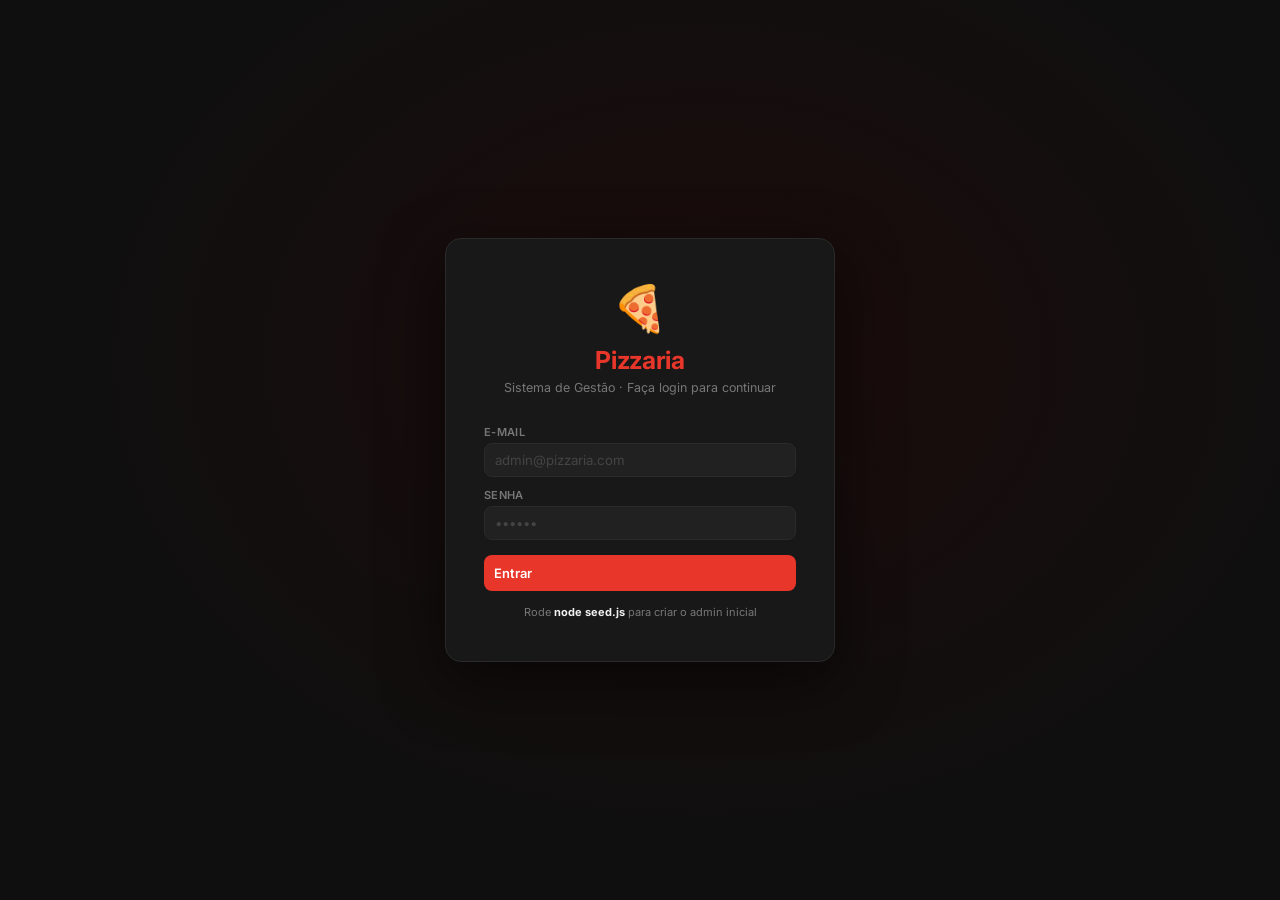
==== index.html @ 199f20fa "first commit" ====
<!DOCTYPE html>
<html lang="pt-BR">
<head>
  <meta charset="UTF-8"/>
  <meta name="viewport" content="width=device-width, initial-scale=1.0"/>
  <title>🍕 Pizzaria</title>
  <link rel="preconnect" href="https://fonts.googleapis.com">
  <link href="https://fonts.googleapis.com/css2?family=Inter:wght@400;500;600;700&display=swap" rel="stylesheet">
  <link rel="stylesheet" href="style.css">
</head>
<body>

<div id="tela-login">
  <div class="login-box">
    <div class="login-logo">
      <span class="em">🍕</span>
      <h1>Pizzaria</h1>
      <p>Sistema de Gestão · Faça login para continuar</p>
    </div>
    <div class="login-erro" id="login-erro"></div>
    <div class="fg">
      <label>E-mail</label>
      <input id="l-email" type="email" placeholder="admin@pizzaria.com"
        onkeydown="if(event.key==='Enter') fazerLogin()">
    </div>
    <div class="fg">
      <label>Senha</label>
      <input id="l-senha" type="password" placeholder="••••••"
        onkeydown="if(event.key==='Enter') fazerLogin()">
    </div>
    <button class="btn btn-red" id="btn-login"
      style="width:100%;padding:10px;margin-top:4px"
      onclick="fazerLogin()">
      Entrar
    </button>
    <p style="text-align:center;font-size:.69rem;color:var(--muted);margin-top:14px">
      Rode <strong style="color:var(--text)">node seed.js</strong> para criar o admin inicial
    </p>
  </div>
</div>

<div id="app">
  <aside id="sidebar">
    <div class="sb-logo">
      <h1>🍕 Pizzaria</h1>
      <div class="sb-user">
        <span class="tag" id="sb-perfil">—</span>
        <span id="sb-nome">—</span>
      </div>
    </div>
    <nav class="sb-nav">
      <div class="sb-group">Geral</div>
      <button class="nav-btn ativo" onclick="ir('dashboard',this)">
        <span class="ic">📊</span><span>Dashboard</span>
      </button>
      <button class="nav-btn" onclick="ir('pedidos',this)">
        <span class="ic">📋</span><span>Pedidos</span>
      </button>
      <div class="sb-group">Cadastros</div>
      <button class="nav-btn" onclick="ir('pizzas',this)">
        <span class="ic">🍕</span><span id="nav-pizzas-label">Pizzas</span>
      </button>
      <button class="nav-btn" onclick="ir('clientes',this)">
        <span class="ic">👥</span><span>Clientes</span>
      </button>
      <div class="sb-group" id="menu-usuarios" style="display:none">Sistema</div>
      <button class="nav-btn" id="btn-usuarios" onclick="ir('usuarios',this)"
        style="display:none">
        <span class="ic">🔐</span><span>Usuários</span>
      </button>
      <div class="sb-group" id="sb-group-garcom" style="display:none">Mesas</div>
      <button class="nav-btn" id="btn-nav-mesas" onclick="ir('mesas',this)"
        style="display:none">
        <span class="ic">🪑</span><span>Minhas Mesas</span>
      </button>
    </nav>
    <div class="sb-footer">
      <span>v2.0</span>
      <button class="btn-logout" onclick="sair()">Sair</button>
    </div>
  </aside>

  <div id="conteudo">
    <section id="pg-dashboard" class="secao ativa">
      <div class="pg-header">
        <div>
          <h2>Dashboard</h2>
          <p id="dash-sub">Resumo do sistema</p>
        </div>
        <button class="btn btn-ghost btn-sm" onclick="carregarDashboard()">↻ Atualizar</button>
      </div>
      <div class="pg-body">
        <div class="stats-grid">
          <div class="stat cr">
            <span class="ico">📋</span>
            <div class="lbl">Pedidos</div>
            <div class="val" id="s-ped">—</div>
            <div class="sub" id="s-ped-sub">carregando</div>
          </div>
          <div class="stat co" id="stat-fat">
            <span class="ico">💰</span>
            <div class="lbl">Faturamento</div>
            <div class="val" id="s-fat">—</div>
            <div class="sub">total geral</div>
          </div>
          <div class="stat cg" id="stat-cli">
            <span class="ico">👥</span>
            <div class="lbl">Clientes</div>
            <div class="val" id="s-cli">—</div>
            <div class="sub">cadastrados</div>
          </div>
          <div class="stat cb">
            <span class="ico">🍕</span>
            <div class="lbl">Pizzas</div>
            <div class="val" id="s-piz">—</div>
            <div class="sub">no cardápio</div>
          </div>
          <div class="stat cp">
            <span class="ico">🛵</span>
            <div class="lbl">Em entrega</div>
            <div class="val" id="s-ent">—</div>
            <div class="sub">saíram agora</div>
          </div>
        </div>
        <div class="dash-grid">
          <div class="card">
            <div class="card-head">
              <h3>Pedidos Recentes</h3>
              <button class="btn btn-red btn-sm"
                onclick="ir('pedidos', document.querySelector('[onclick*=pedidos]'))">
                + Novo
              </button>
            </div>
            <div class="card-body" id="dash-pedidos">
              <div class="spin-wrap"><div class="spin"></div> Carregando...</div>
            </div>
          </div>
          <div class="card">
            <div class="card-head"><h3>Cardápio Ativo</h3></div>
            <div class="card-body" id="dash-cardapio">
              <div class="spin-wrap"><div class="spin"></div> Carregando...</div>
            </div>
          </div>
        </div>
      </div>
    </section>

    <section id="pg-pedidos" class="secao">
      <div class="pg-header">
        <div><h2>Pedidos</h2><p>Acompanhe e gerencie os pedidos</p></div>
        <button class="btn btn-red" onclick="abrirPedido()">+ Novo Pedido</button>
      </div>
      <div class="pg-body">
        <div class="card">
          <div class="card-body tbl-wrap" id="tbl-pedidos">
            <div class="spin-wrap"><div class="spin"></div> Carregando...</div>
          </div>
        </div>
      </div>
    </section>

    <section id="pg-pizzas" class="secao">
      <div class="pg-header">
        <div>
          <h2 id="pg-pizzas-titulo">Pizzas</h2>
          <p id="pg-pizzas-sub">Gerencie o cardápio</p>
        </div>
        <button class="btn btn-red" id="btn-nova-pizza" onclick="abrirPizza()">+ Nova Pizza</button>
      </div>
      <div class="pg-body">
        <div class="card">
          <div class="card-body tbl-wrap" id="tbl-pizzas">
            <div class="spin-wrap"><div class="spin"></div> Carregando...</div>
          </div>
        </div>
      </div>
    </section>

    <section id="pg-clientes" class="secao">
      <div class="pg-header">
        <div><h2>Clientes</h2><p>Cadastre e busque clientes</p></div>
        <button class="btn btn-red" onclick="abrirCliente()">+ Novo Cliente</button>
      </div>
      <div class="pg-body">
        <div style="margin-bottom:12px">
          <input id="busca-cli" placeholder="🔍  Buscar por nome..."
            style="max-width:270px" oninput="buscarCli(this.value)">
        </div>
        <div class="card">
          <div class="card-body tbl-wrap" id="tbl-clientes">
            <div class="spin-wrap"><div class="spin"></div> Carregando...</div>
          </div>
        </div>
      </div>
    </section>

    <section id="pg-usuarios" class="secao">
      <div class="pg-header">
        <div><h2>Usuários</h2><p>Atendentes e administradores</p></div>
        <button class="btn btn-ghost" onclick="abrirUsuario()">+ Novo Usuário</button>
      </div>
      <div class="pg-body">
        <div class="card">
          <div class="card-body tbl-wrap" id="tbl-usuarios">
            <div class="spin-wrap"><div class="spin"></div> Carregando...</div>
          </div>
        </div>
      </div>
    </section>

    <section id="pg-mesas" class="secao">
      <div class="pg-header">
        <div>
          <h2>Mesas</h2>
          <p id="mesas-sub">Seus pedidos ativos</p>
        </div>
        <button class="btn btn-red" onclick="abrirPedidoMesa()">+ Novo Pedido</button>
      </div>
      <div class="pg-body">
        <div class="stats-grid" style="margin-bottom:18px">
          <div class="stat cr">
            <span class="ico">📋</span>
            <div class="lbl">Meus Pedidos</div>
            <div class="val" id="g-ped">—</div>
            <div class="sub" id="g-ped-sub">hoje</div>
          </div>
          <div class="stat cg">
            <span class="ico">🪑</span>
            <div class="lbl">Mesas Ativas</div>
            <div class="val" id="g-mesas">—</div>
            <div class="sub">com pedido aberto</div>
          </div>
          <div class="stat cb">
            <span class="ico">👨‍🍳</span>
            <div class="lbl">Em Preparo</div>
            <div class="val" id="g-preparo">—</div>
            <div class="sub">sendo preparados</div>
          </div>
          <div class="stat cp">
            <span class="ico">🛵</span>
            <div class="lbl">Prontos</div>
            <div class="val" id="g-prontos">—</div>
            <div class="sub">aguardando retirada</div>
          </div>
        </div>
        <div style="display:flex;align-items:center;gap:8px;margin-bottom:14px;flex-wrap:wrap">
          <span style="font-size:.75rem;color:var(--muted);font-weight:600;text-transform:uppercase;letter-spacing:.4px">Mesa:</span>
          <div style="display:flex;gap:5px;flex-wrap:wrap" id="mesa-botoes"></div>
          <button class="btn btn-ghost btn-sm" onclick="carregarMesas(null)">Todas</button>
        </div>
        <div id="grid-mesas" style="display: grid; grid-template-columns: repeat(auto-fill, minmax(280px, 1fr)); gap: 14px;">
          <div class="spin-wrap"><div class="spin"></div> Carregando...</div>
        </div>
      </div>
    </section>
  </div>
</div>

<div id="m-pizza" class="modal-bg">
  <div class="modal">
    <h3 id="m-pizza-t">Nova Pizza</h3>
    <input type="hidden" id="p-id">
    <div class="fr2">
      <div class="fg"><label>Nome *</label><input id="p-nome" placeholder="Ex: Calabresa"></div>
      <div class="fg"><label>Categoria</label>
        <select id="p-cat">
          <option value="tradicional">Tradicional</option>
          <option value="especial">Especial</option>
          <option value="premium">Premium</option>
          <option value="doce">Doce</option>
        </select>
      </div>
    </div>
    <div class="fg"><label>Ingredientes *</label><input id="p-ing" placeholder="Calabresa, cebola, mussarela..."></div>
    <div class="fg"><label>Descrição</label><input id="p-desc" placeholder="Breve descrição..."></div>
    <div class="fr3">
      <div class="fg"><label>Preço P (R$)</label><input id="p-pp" type="number" step="0.01" min="0" placeholder="35,00"></div>
      <div class="fg"><label>Preço M (R$)</label><input id="p-pm" type="number" step="0.01" min="0" placeholder="45,00"></div>
      <div class="fg"><label>Preço G (R$)</label><input id="p-pg" type="number" step="0.01" min="0" placeholder="55,00"></div>
    </div>
    <div class="fg"><label>Disponível</label>
      <select id="p-disp">
        <option value="true">✅ Sim</option>
        <option value="false">❌ Não</option>
      </select>
    </div>
    <div class="modal-foot">
      <button class="btn btn-ghost" onclick="fechar('m-pizza')">Cancelar</button>
      <button class="btn btn-red"   onclick="salvarPizza()">Salvar</button>
    </div>
  </div>
</div>

<div id="m-cliente" class="modal-bg">
  <div class="modal">
    <h3 id="m-cli-t">Novo Cliente</h3>
    <input type="hidden" id="c-id">
    <div class="fr2">
      <div class="fg"><label>Nome *</label><input id="c-nome" placeholder="João da Silva"></div>
      <div class="fg"><label>Telefone *</label><input id="c-tel" placeholder="(11) 99999-9999"></div>
    </div>
    <div class="fr2">
      <div class="fg"><label>Rua</label><input id="c-rua" placeholder="Rua das Flores"></div>
      <div class="fg"><label>Número</label><input id="c-num" placeholder="123"></div>
    </div>
    <div class="fr3">
      <div class="fg"><label>Bairro</label><input id="c-bairro" placeholder="Centro"></div>
      <div class="fg"><label>Cidade</label><input id="c-cidade" placeholder="São Paulo"></div>
      <div class="fg"><label>CEP</label><input id="c-cep" placeholder="00000-000"></div>
    </div>
    <div class="fg"><label>Complemento</label><input id="c-comp" placeholder="Apto 12, Bloco B"></div>
    <div class="fg"><label>Observações</label><input id="c-obs" placeholder="Alergia, preferências..."></div>
    <div class="modal-foot">
      <button class="btn btn-ghost" onclick="fechar('m-cliente')">Cancelar</button>
      <button class="btn btn-red"   onclick="salvarCliente()">Salvar</button>
    </div>
  </div>
</div>

<div id="m-pedido" class="modal-bg">
  <div class="modal lg">
    <h3>Novo Pedido</h3>
    <div class="fg"><label>Cliente *</label><select id="ped-cli"></select></div>
    <div class="div"></div>
    <div style="display:flex;justify-content:space-between;align-items:center;margin-bottom:7px">
      <label style="margin-bottom:0;font-size:.68rem;color:var(--muted);text-transform:uppercase;letter-spacing:.3px">Itens do Pedido</label>
      <button class="btn btn-ghost btn-sm" onclick="addItem()">+ Pizza</button>
    </div>
    <div style="display:grid;grid-template-columns:1fr 68px 58px 68px 30px;gap:6px;font-size:.65rem;color:var(--muted);text-transform:uppercase;letter-spacing:.4px;margin-bottom:4px;padding:0 1px">
      <span>Pizza</span><span>Tam.</span><span>Qtd</span><span>Subtotal</span><span></span>
    </div>
    <div id="itens-lista"></div>
    <div class="total-box">
      <div class="row"><span>Subtotal</span><span id="ped-sub">R$ 0,00</span></div>
      <div class="row"><span>Taxa de Entrega (R$)</span><input id="ped-taxa" type="number" min="0" step="0.5" value="0" style="width:72px;text-align:right;padding:3px 6px" oninput="recalc()"></div>
      <div class="row tot"><span>TOTAL</span><span id="ped-tot">R$ 0,00</span></div>
    </div>
    <div class="fr2">
      <div class="fg"><label>Forma de Pagamento *</label><select id="ped-pag" onchange="toggleTroco()"><option value="pix">PIX</option><option value="cartao_credito">Cartão de Crédito</option><option value="cartao_debito">Cartão de Débito</option><option value="dinheiro">Dinheiro</option></select></div>
      <div class="fg" id="wrap-troco" style="display:none"><label>Troco para (R$)</label><input id="ped-troco" type="number" min="0" step="1" placeholder="Ex: 100"></div>
    </div>
    <div class="fg"><label>Observações</label><textarea id="ped-obs" rows="2" placeholder="Sem cebola, massa fina..."></textarea></div>
    <div class="modal-foot">
      <button class="btn btn-ghost" onclick="fechar('m-pedido')">Cancelar</button>
      <button class="btn btn-red"   onclick="salvarPedido()">Confirmar Pedido</button>
    </div>
  </div>
</div>

<div id="m-status" class="modal-bg">
  <div class="modal" style="max-width:330px">
    <h3>Atualizar Status</h3>
    <input type="hidden" id="st-id">
    <div class="fg"><label>Novo Status</label>
      <select id="st-val">
        <option value="recebido">📥 Recebido</option>
        <option value="em_preparo">👨‍🍳 Em Preparo</option>
        <option value="saiu_entrega">🛵 Saiu para Entrega</option>
        <option value="entregue">✅ Entregue</option>
        <option value="cancelado">❌ Cancelado</option>
      </select>
    </div>
    <div class="modal-foot">
      <button class="btn btn-ghost" onclick="fechar('m-status')">Cancelar</button>
      <button class="btn btn-blue"  onclick="salvarStatus()">Atualizar</button>
    </div>
  </div>
</div>

<div id="m-usuario" class="modal-bg">
  <div class="modal">
    <h3>Novo Usuário</h3>
    <div class="fr2">
      <div class="fg"><label>Nome *</label><input id="u-nome" placeholder="Nome completo"></div>
      <div class="fg"><label>Perfil</label><select id="u-perfil"><option value="Atendente">Atendente</option><option value="Garcom">Garçom</option><option value="Administrador">Administrador</option></select></div>
    </div>
    <div class="fg"><label>E-mail *</label><input id="u-email" type="email" placeholder="usuario@pizzaria.com"></div>
    <div class="fg"><label>Senha *</label><input id="u-senha" type="password" placeholder="Mínimo 6 caracteres"></div>
    <div class="modal-foot">
      <button class="btn btn-ghost" onclick="fechar('m-usuario')">Cancelar</button>
      <button class="btn btn-ghost" onclick="salvarUsuario()">Criar</button>
    </div>
  </div>
</div>

<div id="m-pedido-mesa" class="modal-bg">
  <div class="modal lg">
    <h3>Pedido de Mesa</h3>
    <div class="fr2">
      <div class="fg"><label>Mesa *</label><select id="pm-mesa"><option value="">— Selecione a mesa —</option><option value="1">Mesa 1</option><option value="2">Mesa 2</option><option value="3">Mesa 3</option><option value="4">Mesa 4</option><option value="5">Mesa 5</option><option value="6">Mesa 6</option><option value="7">Mesa 7</option><option value="8">Mesa 8</option><option value="9">Mesa 9</option><option value="10">Mesa 10</option></select></div>
      <div class="fg"><label>Cliente (opcional)</label><select id="pm-cli"><option value="">— Sem cadastro —</option></select></div>
    </div>
    <div class="div"></div>
    <div style="display:flex;justify-content:space-between;align-items:center;margin-bottom:7px">
      <label style="margin-bottom:0;font-size:.68rem;color:var(--muted);text-transform:uppercase;letter-spacing:.3px">Itens do Pedido</label>
      <button class="btn btn-ghost btn-sm" onclick="addItemMesa()">+ Pizza</button>
    </div>
    <div style="display:grid;grid-template-columns:1fr 68px 58px 68px 30px;gap:6px;font-size:.65rem;color:var(--muted);text-transform:uppercase;letter-spacing:.4px;margin-bottom:4px;padding:0 1px">
      <span>Pizza</span><span>Tam.</span><span>Qtd</span><span>Subtotal</span><span></span>
    </div>
    <div id="itens-mesa-lista"></div>
    <div class="total-box">
      <div class="row"><span>Subtotal</span><span id="pm-sub">R$ 0,00</span></div>
      <div class="row tot"><span>TOTAL DA MESA</span><span id="pm-tot">R$ 0,00</span></div>
    </div>
    <div class="fg"><label>Observações</label><textarea id="pm-obs" rows="2" placeholder="Sem cebola, bem passado..."></textarea></div>
    <div class="modal-foot">
      <button class="btn btn-ghost" onclick="fechar('m-pedido-mesa')">Cancelar</button>
      <button class="btn btn-red"   onclick="salvarPedidoMesa()">Confirmar Pedido</button>
    </div>
  </div>
</div>

<div id="m-fechar-mesa" class="modal-bg">
  <div class="modal" style="max-width:440px">
    <h3 id="fm-titulo">Fechar Mesa</h3>
    <div id="fm-resumo" style="margin-bottom:12px"></div>
    <div class="total-box"><div class="row"><span>Total consumido</span><span id="fm-total">R$ 0,00</span></div></div>
    <div class="fg"><label>Forma de Pagamento</label><select id="fm-pag"><option value="pix">PIX</option><option value="cartao_credito">Cartão de Crédito</option><option value="cartao_debito">Cartão de Débito</option><option value="dinheiro">Dinheiro</option></select></div>
    <div class="modal-foot">
      <button class="btn btn-ghost" onclick="fechar('m-fechar-mesa')">Cancelar</button>
      <button class="btn btn-green" onclick="confirmarFechamento()">✅ Fechar Mesa</button>
    </div>
  </div>
</div>

<div id="toast"></div>
<script src="script.js"></script>
</body>
</html>
---- style.css ----
:root {
  --bg:      #0f0f0f;
  --surf:    #181818;
  --surf2:   #212121;
  --border:  #2a2a2a;
  --red:     #e8372a;
  --red-dk:  #c02d22;
  --gold:    #f5c842;
  --green:   #29c76f;
  --blue:    #3b82f6;
  --purple:  #8b5cf6;
  --orange:  #ff7d3b;
  --text:    #f0f0f0;
  --muted:   #777;
  --r:       10px;
}

*, *::before, *::after { box-sizing: border-box; margin: 0; padding: 0; }

body {
  font-family: 'Inter', sans-serif;
  background: var(--bg);
  color: var(--text);
  min-height: 100vh;
  font-size: 14px;
}

#tela-login {
  display: flex;
  align-items: center;
  justify-content: center;
  min-height: 100vh;
  background: radial-gradient(ellipse at 55% 40%, #1c0b0b 0%, var(--bg) 65%);
}

.login-box {
  background: var(--surf);
  border: 1px solid var(--border);
  border-radius: 16px;
  padding: 42px 38px;
  width: 100%;
  max-width: 390px;
  box-shadow: 0 20px 60px rgba(0,0,0,.55);
}

.login-logo {
  text-align: center;
  margin-bottom: 30px;
}

.login-logo .em {
  font-size: 2.8rem;
  display: block;
  margin-bottom: 10px;
}

.login-logo h1 {
  font-family: 'Inter', sans-serif;
  font-size: 1.55rem;
  font-weight: 700;
  letter-spacing: -0.3px;
  color: var(--red);
}

.login-logo p {
  font-size: 0.78rem;
  color: var(--muted);
  margin-top: 5px;
}

.login-erro {
  background: rgba(232,55,42,.13);
  border: 1px solid rgba(232,55,42,.3);
  color: #ff7e70;
  padding: 9px 13px;
  border-radius: 8px;
  font-size: 0.8rem;
  margin-bottom: 14px;
  display: none;
}

#app { display: none; min-height: 100vh; }

body.logado #tela-login { display: none; }
body.logado #app        { display: flex; }

#sidebar {
  width: 220px;
  min-height: 100vh;
  background: var(--surf);
  border-right: 1px solid var(--border);
  display: flex;
  flex-direction: column;
  position: fixed;
  top: 0; left: 0; bottom: 0;
  z-index: 50;
}

.sb-logo {
  padding: 20px 18px;
  border-bottom: 1px solid var(--border);
}

.sb-logo h1 {
  font-family: 'Inter', sans-serif;
  font-size: 1rem;
  font-weight: 700;
  letter-spacing: -0.2px;
  color: var(--red);
}

.sb-user {
  display: flex;
  align-items: center;
  gap: 6px;
  margin-top: 6px;
  font-size: 0.72rem;
  color: var(--muted);
}

.sb-user .tag {
  background: rgba(232,55,42,.18);
  color: var(--red);
  padding: 1px 7px;
  border-radius: 20px;
  font-size: 0.67rem;
  font-weight: 600;
}

.sb-nav {
  flex: 1;
  padding: 10px 10px;
  display: flex;
  flex-direction: column;
  gap: 2px;
}

.sb-group {
  font-size: 0.63rem;
  text-transform: uppercase;
  letter-spacing: 0.9px;
  color: var(--muted);
  padding: 10px 10px 4px;
}

.nav-btn {
  display: flex;
  align-items: center;
  gap: 9px;
  padding: 9px 11px;
  border-radius: 8px;
  cursor: pointer;
  font-size: 0.84rem;
  font-weight: 500;
  color: var(--muted);
  transition: all .15s;
  border: none;
  background: none;
  width: 100%;
  text-align: left;
  font-family: 'Inter', sans-serif;
}

.nav-btn:hover { background: var(--surf2); color: var(--text); }
.nav-btn.ativo { background: rgba(232,55,42,.11); color: var(--red); }
.nav-btn .ic   { font-size: 0.95rem; width: 17px; text-align: center; }

.sb-footer {
  padding: 13px 18px;
  border-top: 1px solid var(--border);
  display: flex;
  justify-content: space-between;
  align-items: center;
}

.sb-footer span { font-size: 0.7rem; color: var(--muted); }

.btn-logout {
  background: none;
  border: 1px solid var(--border);
  color: var(--muted);
  padding: 3px 9px;
  border-radius: 6px;
  font-size: 0.7rem;
  cursor: pointer;
  font-family: 'Inter', sans-serif;
  transition: all .15s;
}

.btn-logout:hover { border-color: var(--red); color: var(--red); }

#conteudo {
  margin-left: 220px;
  flex: 1;
  min-height: 100vh;
  display: flex;
  flex-direction: column;
}

.pg-header {
  padding: 24px 24px 0;
  display: flex;
  justify-content: space-between;
  align-items: flex-start;
  flex-wrap: wrap;
  gap: 10px;
}

.pg-header h2 {
  font-size: 1.45rem;
  font-weight: 700;
  letter-spacing: -0.3px;
}

.pg-header p { font-size: 0.78rem; color: var(--muted); margin-top: 3px; }

.pg-body { padding: 16px 24px 24px; }

.secao       { display: none; }
.secao.ativa { display: block; }

.stats-grid {
  display: grid;
  grid-template-columns: repeat(auto-fit, minmax(145px, 1fr));
  gap: 12px;
  margin-bottom: 18px;
}

.stat {
  background: var(--surf);
  border: 1px solid var(--border);
  border-radius: var(--r);
  padding: 15px;
  position: relative;
  overflow: hidden;
}

.stat::before {
  content: '';
  position: absolute;
  top: 0; left: 0; right: 0;
  height: 3px;
}

.stat.cr::before { background: var(--red); }
.stat.co::before { background: var(--orange); }
.stat.cg::before { background: var(--green); }
.stat.cb::before { background: var(--blue); }
.stat.cp::before { background: var(--purple); }

.stat .lbl { font-size: 0.68rem; color: var(--muted); text-transform: uppercase; letter-spacing: .4px; }
.stat .val { font-size: 1.75rem; font-weight: 700; margin: 4px 0 1px; line-height: 1; letter-spacing: -0.5px; }
.stat .sub { font-size: 0.68rem; color: var(--muted); }
.stat .ico { position: absolute; top: 12px; right: 12px; font-size: 1.4rem; opacity: .1; }

.dash-grid {
  display: grid;
  grid-template-columns: 2fr 1fr;
  gap: 14px;
}

.card {
  background: var(--surf);
  border: 1px solid var(--border);
  border-radius: var(--r);
  overflow: hidden;
}

.card-head {
  padding: 12px 16px;
  border-bottom: 1px solid var(--border);
  display: flex;
  justify-content: space-between;
  align-items: center;
}

.card-head h3 { font-size: 0.85rem; font-weight: 600; }
.card-body    { padding: 12px 16px; }

.tbl-wrap { overflow-x: auto; }

table { width: 100%; border-collapse: collapse; font-size: 0.81rem; }

thead th {
  padding: 8px 12px;
  text-align: left;
  font-size: 0.66rem;
  text-transform: uppercase;
  letter-spacing: .4px;
  color: var(--muted);
  border-bottom: 1px solid var(--border);
  white-space: nowrap;
}

tbody tr { border-bottom: 1px solid var(--border); transition: background .1s; }
tbody tr:last-child { border-bottom: none; }
tbody tr:hover { background: var(--surf2); }
td { padding: 10px 12px; vertical-align: middle; }

.badge {
  display: inline-block;
  padding: 2px 8px;
  border-radius: 20px;
  font-size: 0.69rem;
  font-weight: 600;
  white-space: nowrap;
}

.b-recebido     { background: rgba(59,130,246,.18);  color: #93c5fd; }
.b-em_preparo   { background: rgba(245,200,66,.18);  color: var(--gold); }
.b-saiu_entrega { background: rgba(139,92,246,.18);  color: #c4b5fd; }
.b-entregue     { background: rgba(41,199,111,.18);  color: var(--green); }
.b-cancelado    { background: rgba(232,55,42,.18);   color: var(--red); }
.b-on           { background: rgba(41,199,111,.18);  color: var(--green); }
.b-off          { background: rgba(232,55,42,.18);   color: var(--red); }
.b-admin        { background: rgba(232,55,42,.18);   color: var(--red); }
.b-atend        { background: rgba(59,130,246,.18);  color: #93c5fd; }
.b-cat          { background: rgba(139,92,246,.13);  color: #c4b5fd; }

.btn {
  display: inline-flex;
  align-items: center;
  gap: 5px;
  padding: 7px 14px;
  border-radius: 8px;
  border: none;
  font-size: 0.81rem;
  font-weight: 600;
  cursor: pointer;
  transition: all .15s;
  font-family: 'Inter', sans-serif;
  white-space: nowrap;
}

.btn-red    { background: var(--red);   color: #fff; }
.btn-red:hover { background: var(--red-dk); }
.btn-blue   { background: var(--blue);  color: #fff; }
.btn-blue:hover { filter: brightness(.9); }
.btn-green  { background: var(--green); color: #fff; }
.btn-green:hover { filter: brightness(.9); }
.btn-ghost  { background: var(--surf2); color: var(--text); border: 1px solid var(--border); }
.btn-ghost:hover { border-color: #555; }
.btn-sm     { padding: 4px 9px; font-size: 0.73rem; }
.btn-danger { background: rgba(232,55,42,.1); color: var(--red); }
.btn-danger:hover { background: rgba(232,55,42,.22); }

.fg { margin-bottom: 11px; }

.fg label {
  display: block;
  font-size: 0.69rem;
  font-weight: 600;
  color: var(--muted);
  margin-bottom: 4px;
  text-transform: uppercase;
  letter-spacing: .3px;
}

input, select, textarea {
  width: 100%;
  padding: 8px 10px;
  background: var(--surf2);
  border: 1.5px solid var(--border);
  border-radius: 8px;
  color: var(--text);
  font-size: 0.83rem;
  font-family: 'Inter', sans-serif;
  transition: border-color .15s;
}

input:focus, select:focus, textarea:focus {
  outline: none;
  border-color: var(--red);
}

input::placeholder { color: #444; }
select option { background: var(--surf2); }

.fr2 { display: grid; grid-template-columns: 1fr 1fr;     gap: 10px; }
.fr3 { display: grid; grid-template-columns: 1fr 1fr 1fr; gap: 10px; }

.modal-bg {
  display: none;
  position: fixed;
  inset: 0;
  background: rgba(0,0,0,.78);
  z-index: 200;
  align-items: center;
  justify-content: center;
  padding: 16px;
}

.modal-bg.open { display: flex; }

.modal {
  background: var(--surf);
  border: 1px solid var(--border);
  border-radius: 14px;
  width: 100%;
  max-width: 510px;
  max-height: 92vh;
  overflow-y: auto;
  padding: 22px;
}

.modal.lg { max-width: 650px; }

.modal h3 {
  font-size: 1.05rem;
  font-weight: 700;
  letter-spacing: -0.2px;
  margin-bottom: 16px;
}

.modal-foot {
  display: flex;
  gap: 8px;
  justify-content: flex-end;
  margin-top: 16px;
  padding-top: 13px;
  border-top: 1px solid var(--border);
}

.item-row {
  display: grid;
  grid-template-columns: 1fr 68px 58px 68px 30px;
  gap: 6px;
  align-items: center;
  margin-bottom: 6px;
}

.btn-rm {
  background: rgba(232,55,42,.1);
  border: none;
  border-radius: 6px;
  color: var(--red);
  font-size: 1.05rem;
  width: 30px; height: 30px;
  cursor: pointer;
  display: flex; align-items: center; justify-content: center;
}

.total-box {
  background: var(--surf2);
  border: 1px solid var(--border);
  border-radius: 8px;
  padding: 11px 13px;
  margin: 9px 0;
}

.total-box .row {
  display: flex;
  justify-content: space-between;
  align-items: center;
  font-size: 0.81rem;
  color: var(--muted);
  margin-bottom: 5px;
}

.total-box .row.tot {
  font-weight: 700;
  font-size: 0.93rem;
  color: var(--text);
  margin-bottom: 0;
  margin-top: 7px;
  padding-top: 7px;
  border-top: 1px solid var(--border);
}

.mini-row {
  display: flex;
  justify-content: space-between;
  align-items: center;
  padding: 8px 0;
  border-bottom: 1px solid var(--border);
  font-size: 0.8rem;
}

.mini-row:last-child { border-bottom: none; }
.mini-row .mn  { font-weight: 600; color: var(--red); font-size: 0.76rem; }
.mini-row .mc  { font-size: 0.71rem; color: var(--muted); margin-top: 1px; }

.div { height: 1px; background: var(--border); margin: 12px 0; }

#toast {
  position: fixed;
  bottom: 20px; right: 20px;
  padding: 10px 16px;
  border-radius: 9px;
  font-size: 0.82rem;
  font-weight: 500;
  z-index: 999;
  transform: translateY(80px);
  opacity: 0;
  transition: all .28s;
  box-shadow: 0 8px 24px rgba(0,0,0,.5);
}

#toast.show { transform: translateY(0); opacity: 1; }
#toast.ok   { background: var(--green); color: #fff; }
#toast.err  { background: var(--red);   color: #fff; }

.spin-wrap {
  display: flex; align-items: center; gap: 8px;
  color: var(--muted); padding: 22px; font-size: 0.8rem;
}

@keyframes spin { to { transform: rotate(360deg); } }

.spin {
  width: 14px; height: 14px;
  border: 2px solid var(--border);
  border-top-color: var(--red);
  border-radius: 50%;
  animation: spin .6s linear infinite;
}

.empty {
  text-align: center;
  padding: 34px;
  color: var(--muted);
  font-size: 0.8rem;
}

.empty .ei { font-size: 2rem; display: block; margin-bottom: 7px; }

.mesa-card {
  background: var(--surf);
  border: 1px solid var(--border);
  border-radius: var(--r);
  overflow: hidden;
  display: flex;
  flex-direction: column;
}

.mesa-card-head {
  padding: 12px 16px;
  display: flex;
  justify-content: space-between;
  align-items: center;
  border-bottom: 1px solid var(--border);
}

.mesa-num {
  font-size: 1.3rem;
  font-weight: 700;
  color: var(--red);
  letter-spacing: -0.5px;
}

.mesa-card-body { padding: 12px 16px; flex: 1; }
.mesa-card-foot {
  padding: 10px 16px;
  border-top: 1px solid var(--border);
  display: flex;
  gap: 7px;
}

.mesa-item {
  display: flex;
  justify-content: space-between;
  font-size: 0.78rem;
  padding: 4px 0;
  border-bottom: 1px solid var(--border);
  color: var(--muted);
}

.mesa-item:last-child { border-bottom: none; }
.mesa-item strong { color: var(--text); }

.mesa-total {
  display: flex;
  justify-content: space-between;
  font-weight: 700;
  font-size: 0.88rem;
  margin-top: 8px;
  padding-top: 6px;
}

@media (max-width: 860px) {
  #sidebar { width: 52px; }
  #sidebar .sb-logo h1,
  #sidebar .sb-user,
  #sidebar .nav-btn span:not(.ic),
  #sidebar .sb-group,
  #sidebar .sb-footer span { display: none; }
  #sidebar .sb-logo { padding: 14px 8px; }
  #conteudo { margin-left: 52px; }
  .dash-grid { grid-template-columns: 1fr; }
  .fr2, .fr3 { grid-template-columns: 1fr; }
  .pg-body { padding: 14px; }
}
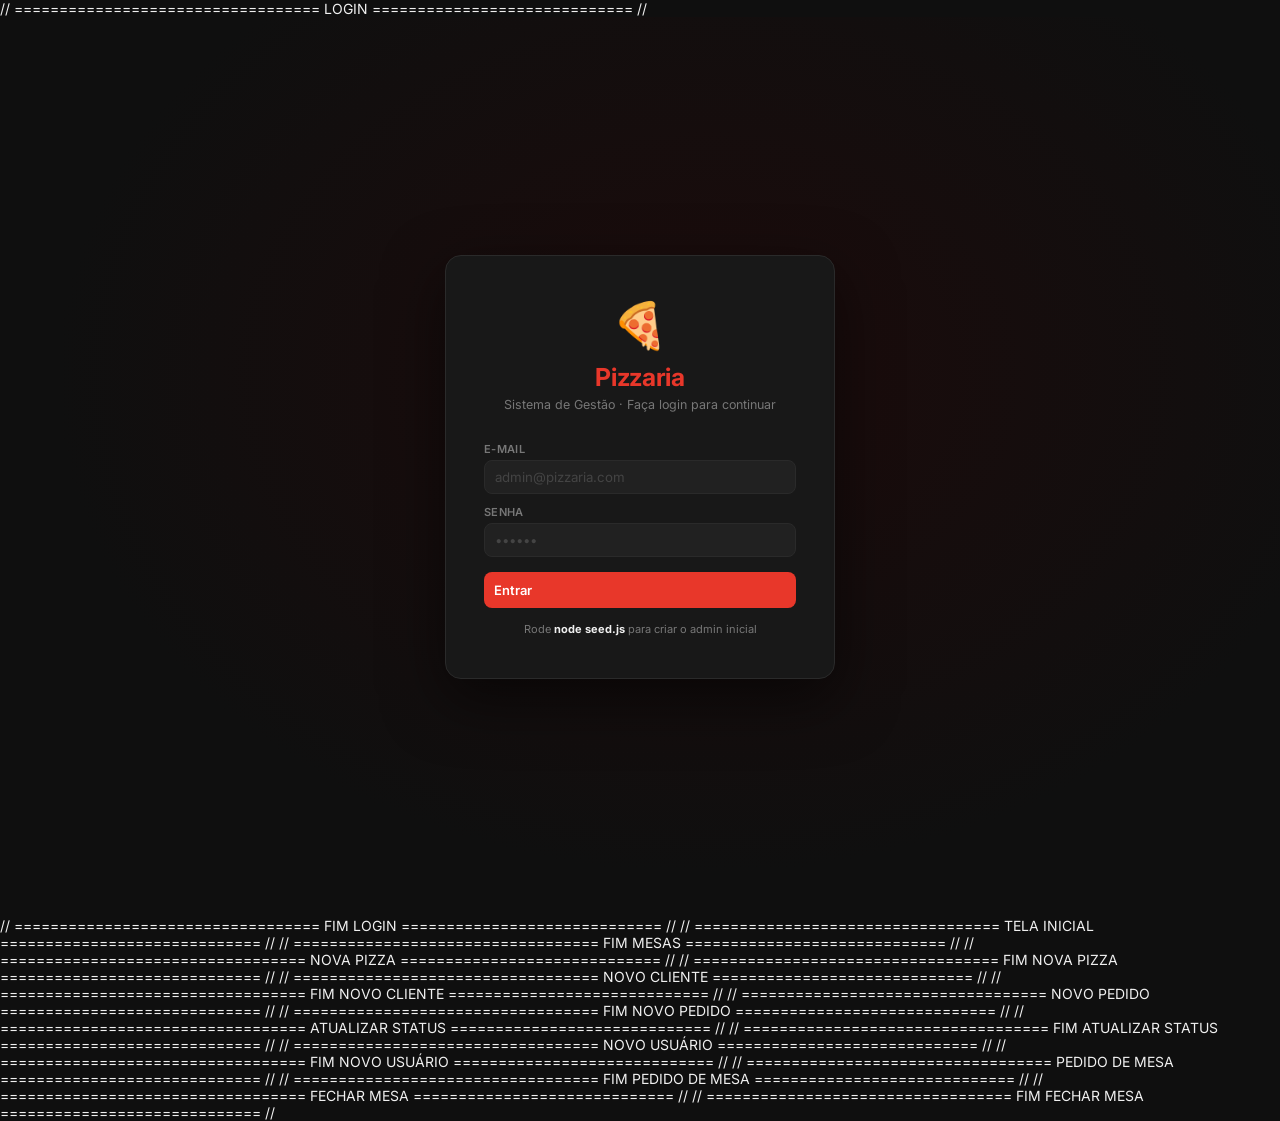
==== commit 1df01576: "Add section comments for various UI components" ====
--- a/index.html
+++ b/index.html
@@ -10,6 +10,7 @@
 </head>
 <body>
 
+  // ================================== LOGIN ============================= //
 <div id="tela-login">
   <div class="login-box">
     <div class="login-logo">
@@ -39,6 +40,11 @@
   </div>
 </div>
 
+  // ================================== FIM LOGIN ============================= //
+
+
+  // ================================== TELA INICIAL ============================= //
+
 <div id="app">
   <aside id="sidebar">
     <div class="sb-logo">
@@ -79,6 +85,10 @@
       <button class="btn-logout" onclick="sair()">Sair</button>
     </div>
   </aside>
+  // ==================================  FIM TELA INICIAL ============================= //
+
+
+  // ================================== DASHBOARD ============================= //
 
   <div id="conteudo">
     <section id="pg-dashboard" class="secao ativa">
@@ -145,6 +155,10 @@
       </div>
     </section>
 
+    // ================================== FIM DASHBOARD ============================= //
+
+    // ================================== PEDIDOS ============================= //
+
     <section id="pg-pedidos" class="secao">
       <div class="pg-header">
         <div><h2>Pedidos</h2><p>Acompanhe e gerencie os pedidos</p></div>
@@ -176,6 +190,10 @@
       </div>
     </section>
 
+    // ==================================  FIM PEDIDOS ============================= //
+
+    // ==================================  CLIENTES ============================= //
+
     <section id="pg-clientes" class="secao">
       <div class="pg-header">
         <div><h2>Clientes</h2><p>Cadastre e busque clientes</p></div>
@@ -194,6 +212,11 @@
       </div>
     </section>
 
+    // ================================== FIM CLIENTES ============================= //
+
+    // ================================== USUÁRIOS ============================= //
+
+
     <section id="pg-usuarios" class="secao">
       <div class="pg-header">
         <div><h2>Usuários</h2><p>Atendentes e administradores</p></div>
@@ -207,6 +230,11 @@
         </div>
       </div>
     </section>
+
+    // ================================== FIM USUÁRIOS ============================= //
+
+    // ================================== MESAS ============================= //
+
 
     <section id="pg-mesas" class="secao">
       <div class="pg-header">
@@ -255,6 +283,11 @@
     </section>
   </div>
 </div>
+
+    // ==================================  FIM MESAS ============================= //
+
+    // ==================================  NOVA PIZZA ============================= //
+
 
 <div id="m-pizza" class="modal-bg">
   <div class="modal">
@@ -291,6 +324,11 @@
   </div>
 </div>
 
+    // ==================================  FIM NOVA PIZZA ============================= //
+
+    // ==================================  NOVO CLIENTE ============================= //
+
+
 <div id="m-cliente" class="modal-bg">
   <div class="modal">
     <h3 id="m-cli-t">Novo Cliente</h3>
@@ -316,6 +354,11 @@
     </div>
   </div>
 </div>
+
+    // ==================================  FIM NOVO CLIENTE ============================= //
+
+    // ==================================  NOVO PEDIDO ============================= //
+
 
 <div id="m-pedido" class="modal-bg">
   <div class="modal lg">
@@ -346,6 +389,12 @@
     </div>
   </div>
 </div>
+
+    // ================================== FIM NOVO PEDIDO ============================= //
+
+
+    // ================================== ATUALIZAR STATUS ============================= //
+
 
 <div id="m-status" class="modal-bg">
   <div class="modal" style="max-width:330px">
@@ -367,6 +416,11 @@
   </div>
 </div>
 
+    // ================================== FIM ATUALIZAR STATUS ============================= //
+
+    // ==================================  NOVO USUÁRIO ============================= //
+
+
 <div id="m-usuario" class="modal-bg">
   <div class="modal">
     <h3>Novo Usuário</h3>
@@ -382,6 +436,11 @@
     </div>
   </div>
 </div>
+
+    // ================================== FIM NOVO USUÁRIO ============================= //
+
+    // ================================== PEDIDO DE MESA ============================= //
+
 
 <div id="m-pedido-mesa" class="modal-bg">
   <div class="modal lg">
@@ -410,6 +469,11 @@
     </div>
   </div>
 </div>
+
+    // ================================== FIM PEDIDO DE MESA ============================= //
+
+    // ================================== FECHAR MESA ============================= //
+
 
 <div id="m-fechar-mesa" class="modal-bg">
   <div class="modal" style="max-width:440px">
@@ -424,6 +488,9 @@
   </div>
 </div>
 
+    // ==================================  FIM FECHAR MESA ============================= //
+
+
 <div id="toast"></div>
 <script src="script.js"></script>
 </body>
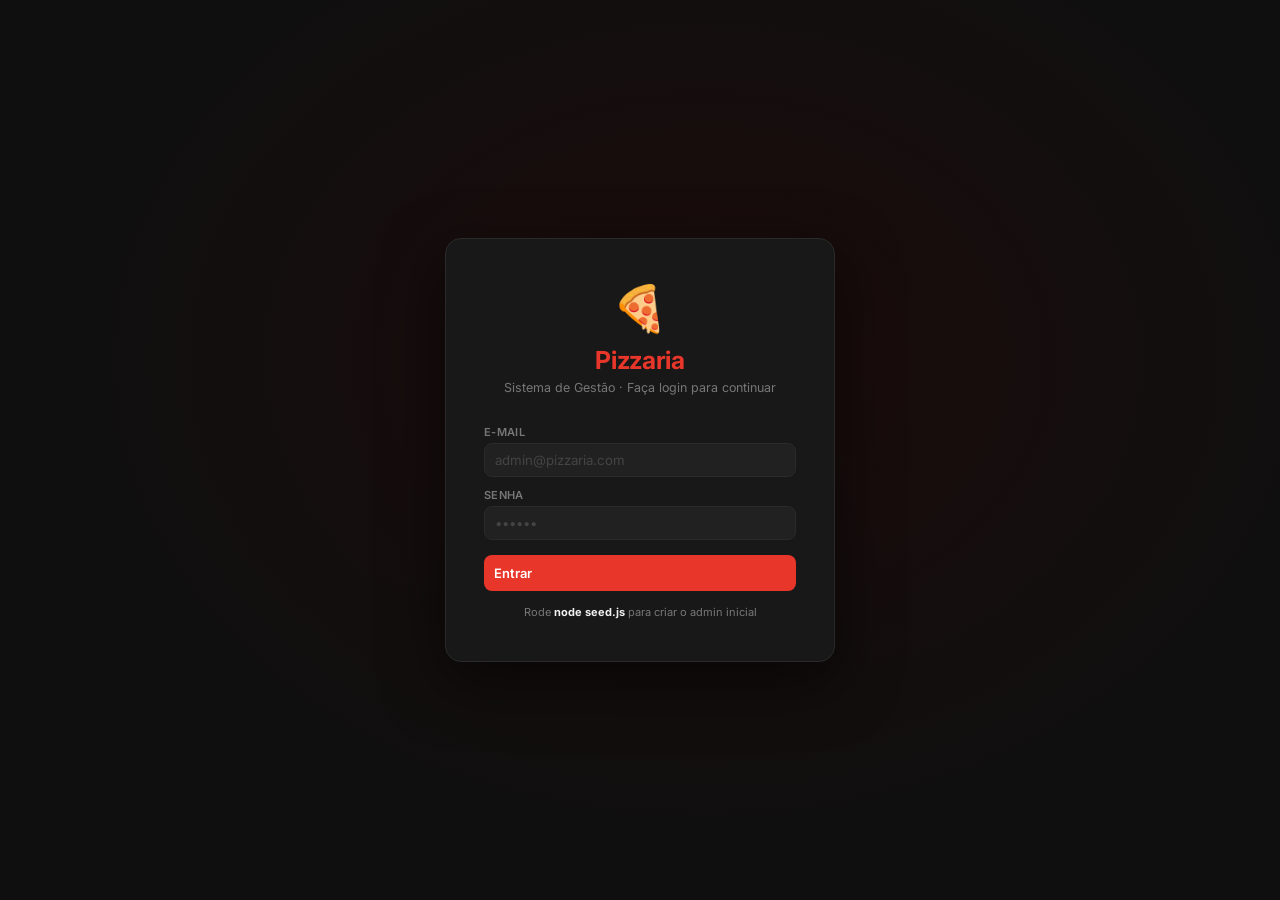
==== commit a24f1076: "Replace comment markers with HTML comments in index.html" ====
--- a/index.html
+++ b/index.html
@@ -10,7 +10,7 @@
 </head>
 <body>
 
-  // ================================== LOGIN ============================= //
+  <!-- // ================================== LOGIN ============================= //// -->
 <div id="tela-login">
   <div class="login-box">
     <div class="login-logo">
@@ -39,11 +39,11 @@
     </p>
   </div>
 </div>
-
-  // ================================== FIM LOGIN ============================= //
-
-
-  // ================================== TELA INICIAL ============================= //
+<!-- 
+  // ================================== FIM LOGIN ============================= // -->
+
+
+  <!-- // ================================== TELA INICIAL ============================= // -->
 
 <div id="app">
   <aside id="sidebar">
@@ -85,10 +85,10 @@
       <button class="btn-logout" onclick="sair()">Sair</button>
     </div>
   </aside>
-  // ==================================  FIM TELA INICIAL ============================= //
-
-
-  // ================================== DASHBOARD ============================= //
+  <!-- // ==================================  FIM TELA INICIAL ============================= // -->
+
+
+  <!-- // ================================== DASHBOARD ============================= // -->
 
   <div id="conteudo">
     <section id="pg-dashboard" class="secao ativa">
@@ -155,9 +155,9 @@
       </div>
     </section>
 
-    // ================================== FIM DASHBOARD ============================= //
-
-    // ================================== PEDIDOS ============================= //
+    <!-- // ================================== FIM DASHBOARD ============================= // -->
+
+    <!-- // ================================== PEDIDOS ============================= // -->
 
     <section id="pg-pedidos" class="secao">
       <div class="pg-header">
@@ -190,9 +190,9 @@
       </div>
     </section>
 
-    // ==================================  FIM PEDIDOS ============================= //
-
-    // ==================================  CLIENTES ============================= //
+    <!-- // ==================================  FIM PEDIDOS ============================= // -->
+
+    <!-- // ==================================  CLIENTES ============================= // -->
 
     <section id="pg-clientes" class="secao">
       <div class="pg-header">
@@ -212,9 +212,9 @@
       </div>
     </section>
 
-    // ================================== FIM CLIENTES ============================= //
-
-    // ================================== USUÁRIOS ============================= //
+    <!-- // ================================== FIM CLIENTES ============================= // -->
+
+    <!-- // ================================== USUÁRIOS ============================= // -->
 
 
     <section id="pg-usuarios" class="secao">
@@ -231,9 +231,9 @@
       </div>
     </section>
 
-    // ================================== FIM USUÁRIOS ============================= //
-
-    // ================================== MESAS ============================= //
+    <!-- // ================================== FIM USUÁRIOS ============================= // -->
+
+    <!-- // ================================== MESAS ============================= // -->
 
 
     <section id="pg-mesas" class="secao">
@@ -284,9 +284,9 @@
   </div>
 </div>
 
-    // ==================================  FIM MESAS ============================= //
-
-    // ==================================  NOVA PIZZA ============================= //
+    <!-- // ==================================  FIM MESAS ============================= // -->
+
+    <!-- // ==================================  NOVA PIZZA ============================= // -->
 
 
 <div id="m-pizza" class="modal-bg">
@@ -324,9 +324,9 @@
   </div>
 </div>
 
-    // ==================================  FIM NOVA PIZZA ============================= //
-
-    // ==================================  NOVO CLIENTE ============================= //
+    <!-- // ==================================  FIM NOVA PIZZA ============================= // -->
+
+    <!-- // ==================================  NOVO CLIENTE ============================= // -->
 
 
 <div id="m-cliente" class="modal-bg">
@@ -355,9 +355,9 @@
   </div>
 </div>
 
-    // ==================================  FIM NOVO CLIENTE ============================= //
-
-    // ==================================  NOVO PEDIDO ============================= //
+    <!-- // ==================================  FIM NOVO CLIENTE ============================= // -->
+
+    <!-- // ==================================  NOVO PEDIDO ============================= // -->
 
 
 <div id="m-pedido" class="modal-bg">
@@ -390,10 +390,10 @@
   </div>
 </div>
 
-    // ================================== FIM NOVO PEDIDO ============================= //
-
-
-    // ================================== ATUALIZAR STATUS ============================= //
+    <!-- // ================================== FIM NOVO PEDIDO ============================= // -->
+
+
+    <!-- // ================================== ATUALIZAR STATUS ============================= // -->
 
 
 <div id="m-status" class="modal-bg">
@@ -416,9 +416,9 @@
   </div>
 </div>
 
-    // ================================== FIM ATUALIZAR STATUS ============================= //
-
-    // ==================================  NOVO USUÁRIO ============================= //
+    <!-- // ================================== FIM ATUALIZAR STATUS ============================= // -->
+
+    <!-- // ==================================  NOVO USUÁRIO ============================= // -->
 
 
 <div id="m-usuario" class="modal-bg">
@@ -437,9 +437,9 @@
   </div>
 </div>
 
-    // ================================== FIM NOVO USUÁRIO ============================= //
-
-    // ================================== PEDIDO DE MESA ============================= //
+    <!-- // ================================== FIM NOVO USUÁRIO ============================= // -->
+
+    <!-- // ================================== PEDIDO DE MESA ============================= // -->
 
 
 <div id="m-pedido-mesa" class="modal-bg">
@@ -470,9 +470,9 @@
   </div>
 </div>
 
-    // ================================== FIM PEDIDO DE MESA ============================= //
-
-    // ================================== FECHAR MESA ============================= //
+    <!-- // ================================== FIM PEDIDO DE MESA ============================= // -->
+
+    <!-- // ================================== FECHAR MESA ============================= // -->
 
 
 <div id="m-fechar-mesa" class="modal-bg">
@@ -488,7 +488,7 @@
   </div>
 </div>
 
-    // ==================================  FIM FECHAR MESA ============================= //
+    <!-- // ==================================  FIM FECHAR MESA ============================= // -->
 
 
 <div id="toast"></div>
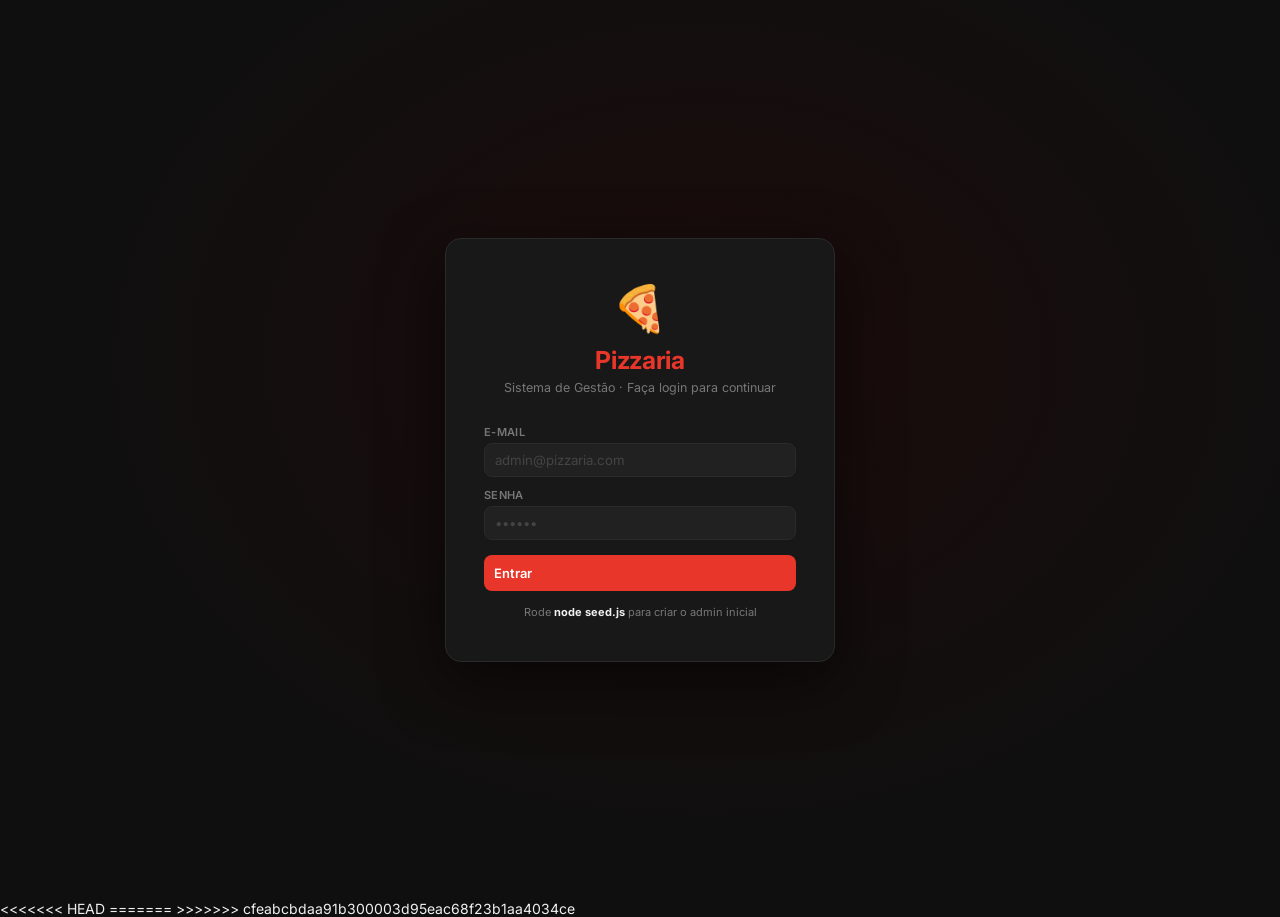
==== commit d0d6a409: "'comit'" ====
--- a/index.html
+++ b/index.html
@@ -6,47 +6,63 @@
   <title>🍕 Pizzaria</title>
   <link rel="preconnect" href="https://fonts.googleapis.com">
   <link href="https://fonts.googleapis.com/css2?family=Inter:wght@400;500;600;700&display=swap" rel="stylesheet">
-  <link rel="stylesheet" href="style.css">
+  <link rel="stylesheet" href="style.css"> <!--Caminho para o CSS-->
 </head>
 <body>
-
-  <!-- // ================================== LOGIN ============================= //// -->
+ <!-- // ================================== LOGIN ============================= // -->
 <div id="tela-login">
+
   <div class="login-box">
+
+    
     <div class="login-logo">
       <span class="em">🍕</span>
       <h1>Pizzaria</h1>
       <p>Sistema de Gestão · Faça login para continuar</p>
     </div>
+
     <div class="login-erro" id="login-erro"></div>
-    <div class="fg">
+
+    <div class="fg"> <!-- Caixa de entrada para email -->
       <label>E-mail</label>
       <input id="l-email" type="email" placeholder="admin@pizzaria.com"
         onkeydown="if(event.key==='Enter') fazerLogin()">
     </div>
+
     <div class="fg">
-      <label>Senha</label>
+      <label>Senha</label> <!-- Caixa de entrada para senha -->
       <input id="l-senha" type="password" placeholder="••••••"
         onkeydown="if(event.key==='Enter') fazerLogin()">
     </div>
-    <button class="btn btn-red" id="btn-login"
+    <!-- Botão para fazer login -->
+    <button class="btn btn-red" id="btn-login" 
       style="width:100%;padding:10px;margin-top:4px"
       onclick="fazerLogin()">
       Entrar
     </button>
+
+    <!-- Criar o Admin Incial -->
     <p style="text-align:center;font-size:.69rem;color:var(--muted);margin-top:14px">
       Rode <strong style="color:var(--text)">node seed.js</strong> para criar o admin inicial
     </p>
-  </div>
-</div>
-<!-- 
-  // ================================== FIM LOGIN ============================= // -->
-
-
-  <!-- // ================================== TELA INICIAL ============================= // -->
+
+  </div>
+
+</div>
+
+<!-- // ================================== FIM LOGIN ============================= // -->
+<<<<<<< HEAD
+ 
+=======
+
+
+>>>>>>> cfeabcbdaa91b300003d95eac68f23b1aa4034ce
+
+<!-- // ================================== TELA INICIAL ============================= // -->
 
 <div id="app">
   <aside id="sidebar">
+
     <div class="sb-logo">
       <h1>🍕 Pizzaria</h1>
       <div class="sb-user">
@@ -54,44 +70,61 @@
         <span id="sb-nome">—</span>
       </div>
     </div>
+
     <nav class="sb-nav">
+      <!-- Visualizar Dashboard -->
       <div class="sb-group">Geral</div>
       <button class="nav-btn ativo" onclick="ir('dashboard',this)">
         <span class="ic">📊</span><span>Dashboard</span>
       </button>
+
+      <!-- Visualizar Pedidos -->
       <button class="nav-btn" onclick="ir('pedidos',this)">
         <span class="ic">📋</span><span>Pedidos</span>
       </button>
+      
+       <!-- Visualizar Cadastros -->
       <div class="sb-group">Cadastros</div>
       <button class="nav-btn" onclick="ir('pizzas',this)">
         <span class="ic">🍕</span><span id="nav-pizzas-label">Pizzas</span>
       </button>
+
+      <!-- Visualizar Clientes -->
       <button class="nav-btn" onclick="ir('clientes',this)">
         <span class="ic">👥</span><span>Clientes</span>
       </button>
+
+       <!-- Visualizar Sistema-->
       <div class="sb-group" id="menu-usuarios" style="display:none">Sistema</div>
       <button class="nav-btn" id="btn-usuarios" onclick="ir('usuarios',this)"
         style="display:none">
         <span class="ic">🔐</span><span>Usuários</span>
       </button>
+
+       <!-- Visualizar Mesas -->
       <div class="sb-group" id="sb-group-garcom" style="display:none">Mesas</div>
       <button class="nav-btn" id="btn-nav-mesas" onclick="ir('mesas',this)"
         style="display:none">
         <span class="ic">🪑</span><span>Minhas Mesas</span>
       </button>
+
     </nav>
+
+     <!-- Versão e Botão para Sair  -->
     <div class="sb-footer">
       <span>v2.0</span>
       <button class="btn-logout" onclick="sair()">Sair</button>
     </div>
   </aside>
-  <!-- // ==================================  FIM TELA INICIAL ============================= // -->
-
-
-  <!-- // ================================== DASHBOARD ============================= // -->
+
+
+
+
+  <!-- // ==================================  DASHBOARD ============================= // -->
 
   <div id="conteudo">
     <section id="pg-dashboard" class="secao ativa">
+
       <div class="pg-header">
         <div>
           <h2>Dashboard</h2>
@@ -99,41 +132,52 @@
         </div>
         <button class="btn btn-ghost btn-sm" onclick="carregarDashboard()">↻ Atualizar</button>
       </div>
+
       <div class="pg-body">
+
         <div class="stats-grid">
+
           <div class="stat cr">
             <span class="ico">📋</span>
             <div class="lbl">Pedidos</div>
             <div class="val" id="s-ped">—</div>
             <div class="sub" id="s-ped-sub">carregando</div>
           </div>
+
           <div class="stat co" id="stat-fat">
             <span class="ico">💰</span>
             <div class="lbl">Faturamento</div>
             <div class="val" id="s-fat">—</div>
             <div class="sub">total geral</div>
           </div>
+
           <div class="stat cg" id="stat-cli">
             <span class="ico">👥</span>
             <div class="lbl">Clientes</div>
             <div class="val" id="s-cli">—</div>
             <div class="sub">cadastrados</div>
           </div>
+
           <div class="stat cb">
             <span class="ico">🍕</span>
             <div class="lbl">Pizzas</div>
             <div class="val" id="s-piz">—</div>
             <div class="sub">no cardápio</div>
           </div>
+
           <div class="stat cp">
             <span class="ico">🛵</span>
             <div class="lbl">Em entrega</div>
             <div class="val" id="s-ent">—</div>
             <div class="sub">saíram agora</div>
           </div>
-        </div>
+
+        </div>
+
         <div class="dash-grid">
+
           <div class="card">
+
             <div class="card-head">
               <h3>Pedidos Recentes</h3>
               <button class="btn btn-red btn-sm"
@@ -141,357 +185,459 @@
                 + Novo
               </button>
             </div>
+
             <div class="card-body" id="dash-pedidos">
               <div class="spin-wrap"><div class="spin"></div> Carregando...</div>
             </div>
-          </div>
+
+          </div>
+
           <div class="card">
+
             <div class="card-head"><h3>Cardápio Ativo</h3></div>
+
             <div class="card-body" id="dash-cardapio">
               <div class="spin-wrap"><div class="spin"></div> Carregando...</div>
             </div>
-          </div>
-        </div>
-      </div>
+
+          </div>
+
+        </div>
+
+      </div>
+
     </section>
-
-    <!-- // ================================== FIM DASHBOARD ============================= // -->
-
-    <!-- // ================================== PEDIDOS ============================= // -->
+  <!-- // ==================================  FIM DASHBOARD ============================= // -->
+
+  <!-- // ==================================  PEDIDOS ============================= // -->
 
     <section id="pg-pedidos" class="secao">
+
       <div class="pg-header">
         <div><h2>Pedidos</h2><p>Acompanhe e gerencie os pedidos</p></div>
         <button class="btn btn-red" onclick="abrirPedido()">+ Novo Pedido</button>
       </div>
+
       <div class="pg-body">
+
         <div class="card">
+
           <div class="card-body tbl-wrap" id="tbl-pedidos">
             <div class="spin-wrap"><div class="spin"></div> Carregando...</div>
           </div>
-        </div>
-      </div>
+
+        </div>
+      </div>
+
     </section>
 
     <section id="pg-pizzas" class="secao">
+
       <div class="pg-header">
+
         <div>
           <h2 id="pg-pizzas-titulo">Pizzas</h2>
           <p id="pg-pizzas-sub">Gerencie o cardápio</p>
         </div>
+    
         <button class="btn btn-red" id="btn-nova-pizza" onclick="abrirPizza()">+ Nova Pizza</button>
       </div>
+
+
       <div class="pg-body">
+
         <div class="card">
+
           <div class="card-body tbl-wrap" id="tbl-pizzas">
             <div class="spin-wrap"><div class="spin"></div> Carregando...</div>
           </div>
+
         </div>
       </div>
     </section>
-
-    <!-- // ==================================  FIM PEDIDOS ============================= // -->
-
-    <!-- // ==================================  CLIENTES ============================= // -->
-
+  <!-- // ==================================  FIM PEDIDOS ============================= // -->
+
+
+  <!-- // ==================================  CLIENTES ============================= // -->
     <section id="pg-clientes" class="secao">
+
       <div class="pg-header">
+
         <div><h2>Clientes</h2><p>Cadastre e busque clientes</p></div>
         <button class="btn btn-red" onclick="abrirCliente()">+ Novo Cliente</button>
       </div>
+
       <div class="pg-body">
+
         <div style="margin-bottom:12px">
           <input id="busca-cli" placeholder="🔍  Buscar por nome..."
             style="max-width:270px" oninput="buscarCli(this.value)">
         </div>
+
         <div class="card">
+
           <div class="card-body tbl-wrap" id="tbl-clientes">
             <div class="spin-wrap"><div class="spin"></div> Carregando...</div>
           </div>
-        </div>
-      </div>
+
+        </div>
+
+
+      </div>
+
     </section>
-
-    <!-- // ================================== FIM CLIENTES ============================= // -->
-
-    <!-- // ================================== USUÁRIOS ============================= // -->
-
+  <!-- // ==================================  FIM CLIENTES ============================= // -->
+
+  <!-- // ==================================  USUÁRIOS ============================= // -->
 
     <section id="pg-usuarios" class="secao">
+
       <div class="pg-header">
+
         <div><h2>Usuários</h2><p>Atendentes e administradores</p></div>
         <button class="btn btn-ghost" onclick="abrirUsuario()">+ Novo Usuário</button>
       </div>
+
       <div class="pg-body">
+
         <div class="card">
+
           <div class="card-body tbl-wrap" id="tbl-usuarios">
             <div class="spin-wrap"><div class="spin"></div> Carregando...</div>
           </div>
-        </div>
-      </div>
+
+        </div>
+
+      </div>
+
     </section>
-
-    <!-- // ================================== FIM USUÁRIOS ============================= // -->
-
-    <!-- // ================================== MESAS ============================= // -->
+  <!-- // ================================== FIM USUÁRIOS ============================= // -->
+
+  <!-- // ==================================  MESAS ============================= // -->
 
 
     <section id="pg-mesas" class="secao">
+
       <div class="pg-header">
+
         <div>
           <h2>Mesas</h2>
           <p id="mesas-sub">Seus pedidos ativos</p>
         </div>
+
         <button class="btn btn-red" onclick="abrirPedidoMesa()">+ Novo Pedido</button>
       </div>
+
       <div class="pg-body">
+
         <div class="stats-grid" style="margin-bottom:18px">
+
           <div class="stat cr">
             <span class="ico">📋</span>
             <div class="lbl">Meus Pedidos</div>
             <div class="val" id="g-ped">—</div>
             <div class="sub" id="g-ped-sub">hoje</div>
           </div>
+          
           <div class="stat cg">
             <span class="ico">🪑</span>
             <div class="lbl">Mesas Ativas</div>
             <div class="val" id="g-mesas">—</div>
             <div class="sub">com pedido aberto</div>
           </div>
+
           <div class="stat cb">
             <span class="ico">👨‍🍳</span>
             <div class="lbl">Em Preparo</div>
             <div class="val" id="g-preparo">—</div>
             <div class="sub">sendo preparados</div>
           </div>
+
           <div class="stat cp">
             <span class="ico">🛵</span>
             <div class="lbl">Prontos</div>
             <div class="val" id="g-prontos">—</div>
             <div class="sub">aguardando retirada</div>
           </div>
-        </div>
+
+        </div>
+
         <div style="display:flex;align-items:center;gap:8px;margin-bottom:14px;flex-wrap:wrap">
           <span style="font-size:.75rem;color:var(--muted);font-weight:600;text-transform:uppercase;letter-spacing:.4px">Mesa:</span>
           <div style="display:flex;gap:5px;flex-wrap:wrap" id="mesa-botoes"></div>
           <button class="btn btn-ghost btn-sm" onclick="carregarMesas(null)">Todas</button>
         </div>
+
         <div id="grid-mesas" style="display: grid; grid-template-columns: repeat(auto-fill, minmax(280px, 1fr)); gap: 14px;">
           <div class="spin-wrap"><div class="spin"></div> Carregando...</div>
         </div>
-      </div>
+
+      </div>
+
     </section>
   </div>
-</div>
-
-    <!-- // ==================================  FIM MESAS ============================= // -->
-
-    <!-- // ==================================  NOVA PIZZA ============================= // -->
-
+
+</div>
+  <!-- // ================================== FIM MESAS ============================= // -->
+
+
+  <!-- // ==================================  NOVA PIZZA ============================= // -->
 
 <div id="m-pizza" class="modal-bg">
+
   <div class="modal">
+
     <h3 id="m-pizza-t">Nova Pizza</h3>
     <input type="hidden" id="p-id">
+
     <div class="fr2">
       <div class="fg"><label>Nome *</label><input id="p-nome" placeholder="Ex: Calabresa"></div>
+
       <div class="fg"><label>Categoria</label>
+
         <select id="p-cat">
           <option value="tradicional">Tradicional</option>
           <option value="especial">Especial</option>
           <option value="premium">Premium</option>
           <option value="doce">Doce</option>
         </select>
-      </div>
-    </div>
+
+      </div>
+
+    </div>
+
     <div class="fg"><label>Ingredientes *</label><input id="p-ing" placeholder="Calabresa, cebola, mussarela..."></div>
     <div class="fg"><label>Descrição</label><input id="p-desc" placeholder="Breve descrição..."></div>
+
     <div class="fr3">
       <div class="fg"><label>Preço P (R$)</label><input id="p-pp" type="number" step="0.01" min="0" placeholder="35,00"></div>
       <div class="fg"><label>Preço M (R$)</label><input id="p-pm" type="number" step="0.01" min="0" placeholder="45,00"></div>
       <div class="fg"><label>Preço G (R$)</label><input id="p-pg" type="number" step="0.01" min="0" placeholder="55,00"></div>
     </div>
+
     <div class="fg"><label>Disponível</label>
       <select id="p-disp">
         <option value="true">✅ Sim</option>
         <option value="false">❌ Não</option>
       </select>
     </div>
+
     <div class="modal-foot">
       <button class="btn btn-ghost" onclick="fechar('m-pizza')">Cancelar</button>
       <button class="btn btn-red"   onclick="salvarPizza()">Salvar</button>
     </div>
-  </div>
-</div>
-
-    <!-- // ==================================  FIM NOVA PIZZA ============================= // -->
+
+  </div>
+
+</div>
+  <!-- // ==================================  FIM NOVA PIZZA ============================= // -->
 
     <!-- // ==================================  NOVO CLIENTE ============================= // -->
 
-
 <div id="m-cliente" class="modal-bg">
+
   <div class="modal">
+
     <h3 id="m-cli-t">Novo Cliente</h3>
     <input type="hidden" id="c-id">
+
     <div class="fr2">
       <div class="fg"><label>Nome *</label><input id="c-nome" placeholder="João da Silva"></div>
       <div class="fg"><label>Telefone *</label><input id="c-tel" placeholder="(11) 99999-9999"></div>
     </div>
+
     <div class="fr2">
       <div class="fg"><label>Rua</label><input id="c-rua" placeholder="Rua das Flores"></div>
       <div class="fg"><label>Número</label><input id="c-num" placeholder="123"></div>
     </div>
+
     <div class="fr3">
       <div class="fg"><label>Bairro</label><input id="c-bairro" placeholder="Centro"></div>
       <div class="fg"><label>Cidade</label><input id="c-cidade" placeholder="São Paulo"></div>
       <div class="fg"><label>CEP</label><input id="c-cep" placeholder="00000-000"></div>
     </div>
+
     <div class="fg"><label>Complemento</label><input id="c-comp" placeholder="Apto 12, Bloco B"></div>
     <div class="fg"><label>Observações</label><input id="c-obs" placeholder="Alergia, preferências..."></div>
+
     <div class="modal-foot">
       <button class="btn btn-ghost" onclick="fechar('m-cliente')">Cancelar</button>
       <button class="btn btn-red"   onclick="salvarCliente()">Salvar</button>
     </div>
-  </div>
-</div>
-
-    <!-- // ==================================  FIM NOVO CLIENTE ============================= // -->
-
-    <!-- // ==================================  NOVO PEDIDO ============================= // -->
-
-
+
+  </div>
+
+</div>
+
+<!-- // ==================================  FIM NOVO CLIENTE ============================= // -->
+
+  <!-- // ==================================  NOVO PEDIDO ============================= // -->
 <div id="m-pedido" class="modal-bg">
+
   <div class="modal lg">
+
     <h3>Novo Pedido</h3>
+
     <div class="fg"><label>Cliente *</label><select id="ped-cli"></select></div>
     <div class="div"></div>
+
     <div style="display:flex;justify-content:space-between;align-items:center;margin-bottom:7px">
       <label style="margin-bottom:0;font-size:.68rem;color:var(--muted);text-transform:uppercase;letter-spacing:.3px">Itens do Pedido</label>
       <button class="btn btn-ghost btn-sm" onclick="addItem()">+ Pizza</button>
     </div>
+
     <div style="display:grid;grid-template-columns:1fr 68px 58px 68px 30px;gap:6px;font-size:.65rem;color:var(--muted);text-transform:uppercase;letter-spacing:.4px;margin-bottom:4px;padding:0 1px">
       <span>Pizza</span><span>Tam.</span><span>Qtd</span><span>Subtotal</span><span></span>
     </div>
+
     <div id="itens-lista"></div>
+
     <div class="total-box">
       <div class="row"><span>Subtotal</span><span id="ped-sub">R$ 0,00</span></div>
       <div class="row"><span>Taxa de Entrega (R$)</span><input id="ped-taxa" type="number" min="0" step="0.5" value="0" style="width:72px;text-align:right;padding:3px 6px" oninput="recalc()"></div>
       <div class="row tot"><span>TOTAL</span><span id="ped-tot">R$ 0,00</span></div>
     </div>
+
     <div class="fr2">
       <div class="fg"><label>Forma de Pagamento *</label><select id="ped-pag" onchange="toggleTroco()"><option value="pix">PIX</option><option value="cartao_credito">Cartão de Crédito</option><option value="cartao_debito">Cartão de Débito</option><option value="dinheiro">Dinheiro</option></select></div>
       <div class="fg" id="wrap-troco" style="display:none"><label>Troco para (R$)</label><input id="ped-troco" type="number" min="0" step="1" placeholder="Ex: 100"></div>
     </div>
+
     <div class="fg"><label>Observações</label><textarea id="ped-obs" rows="2" placeholder="Sem cebola, massa fina..."></textarea></div>
+
     <div class="modal-foot">
       <button class="btn btn-ghost" onclick="fechar('m-pedido')">Cancelar</button>
       <button class="btn btn-red"   onclick="salvarPedido()">Confirmar Pedido</button>
     </div>
-  </div>
-</div>
-
-    <!-- // ================================== FIM NOVO PEDIDO ============================= // -->
-
-
-    <!-- // ================================== ATUALIZAR STATUS ============================= // -->
-
+
+  </div>
+
+</div>
+
+    <!-- // ==================================  FIM NOVO PEDIDO ============================= // -->
+
+    <!-- // ==================================  ATUALIZAR STATUS ============================= // -->
 
 <div id="m-status" class="modal-bg">
+
   <div class="modal" style="max-width:330px">
+
     <h3>Atualizar Status</h3>
     <input type="hidden" id="st-id">
+
     <div class="fg"><label>Novo Status</label>
+
       <select id="st-val">
+
         <option value="recebido">📥 Recebido</option>
         <option value="em_preparo">👨‍🍳 Em Preparo</option>
         <option value="saiu_entrega">🛵 Saiu para Entrega</option>
         <option value="entregue">✅ Entregue</option>
         <option value="cancelado">❌ Cancelado</option>
+
       </select>
     </div>
+
     <div class="modal-foot">
       <button class="btn btn-ghost" onclick="fechar('m-status')">Cancelar</button>
       <button class="btn btn-blue"  onclick="salvarStatus()">Atualizar</button>
     </div>
-  </div>
-</div>
-
+
+  </div>
+</div>
     <!-- // ================================== FIM ATUALIZAR STATUS ============================= // -->
 
     <!-- // ==================================  NOVO USUÁRIO ============================= // -->
-
-
 <div id="m-usuario" class="modal-bg">
+
   <div class="modal">
     <h3>Novo Usuário</h3>
+
     <div class="fr2">
       <div class="fg"><label>Nome *</label><input id="u-nome" placeholder="Nome completo"></div>
       <div class="fg"><label>Perfil</label><select id="u-perfil"><option value="Atendente">Atendente</option><option value="Garcom">Garçom</option><option value="Administrador">Administrador</option></select></div>
     </div>
+
     <div class="fg"><label>E-mail *</label><input id="u-email" type="email" placeholder="usuario@pizzaria.com"></div>
     <div class="fg"><label>Senha *</label><input id="u-senha" type="password" placeholder="Mínimo 6 caracteres"></div>
+
     <div class="modal-foot">
       <button class="btn btn-ghost" onclick="fechar('m-usuario')">Cancelar</button>
       <button class="btn btn-ghost" onclick="salvarUsuario()">Criar</button>
     </div>
-  </div>
-</div>
-
-    <!-- // ================================== FIM NOVO USUÁRIO ============================= // -->
-
-    <!-- // ================================== PEDIDO DE MESA ============================= // -->
-
-
+
+  </div>
+
+</div>
+<!-- // ==================================  FIM NOVO USUÁRIO ============================= // -->
+
+<!-- // ==================================  PEDIDO DE MESA ============================= // -->
 <div id="m-pedido-mesa" class="modal-bg">
+
   <div class="modal lg">
+
     <h3>Pedido de Mesa</h3>
+
     <div class="fr2">
       <div class="fg"><label>Mesa *</label><select id="pm-mesa"><option value="">— Selecione a mesa —</option><option value="1">Mesa 1</option><option value="2">Mesa 2</option><option value="3">Mesa 3</option><option value="4">Mesa 4</option><option value="5">Mesa 5</option><option value="6">Mesa 6</option><option value="7">Mesa 7</option><option value="8">Mesa 8</option><option value="9">Mesa 9</option><option value="10">Mesa 10</option></select></div>
       <div class="fg"><label>Cliente (opcional)</label><select id="pm-cli"><option value="">— Sem cadastro —</option></select></div>
     </div>
+
     <div class="div"></div>
+
     <div style="display:flex;justify-content:space-between;align-items:center;margin-bottom:7px">
       <label style="margin-bottom:0;font-size:.68rem;color:var(--muted);text-transform:uppercase;letter-spacing:.3px">Itens do Pedido</label>
       <button class="btn btn-ghost btn-sm" onclick="addItemMesa()">+ Pizza</button>
     </div>
+
     <div style="display:grid;grid-template-columns:1fr 68px 58px 68px 30px;gap:6px;font-size:.65rem;color:var(--muted);text-transform:uppercase;letter-spacing:.4px;margin-bottom:4px;padding:0 1px">
       <span>Pizza</span><span>Tam.</span><span>Qtd</span><span>Subtotal</span><span></span>
     </div>
+
     <div id="itens-mesa-lista"></div>
+
     <div class="total-box">
       <div class="row"><span>Subtotal</span><span id="pm-sub">R$ 0,00</span></div>
       <div class="row tot"><span>TOTAL DA MESA</span><span id="pm-tot">R$ 0,00</span></div>
     </div>
+
     <div class="fg"><label>Observações</label><textarea id="pm-obs" rows="2" placeholder="Sem cebola, bem passado..."></textarea></div>
+
     <div class="modal-foot">
       <button class="btn btn-ghost" onclick="fechar('m-pedido-mesa')">Cancelar</button>
       <button class="btn btn-red"   onclick="salvarPedidoMesa()">Confirmar Pedido</button>
     </div>
-  </div>
-</div>
-
-    <!-- // ================================== FIM PEDIDO DE MESA ============================= // -->
-
-    <!-- // ================================== FECHAR MESA ============================= // -->
+
+  </div>
+</div>
+
+<!-- // ================================== FIM PEDIDO DE MESA ============================= // -->
+
+<!-- // ==================================  FECHAR MESA ============================= // -->
 
 
 <div id="m-fechar-mesa" class="modal-bg">
+
   <div class="modal" style="max-width:440px">
+
     <h3 id="fm-titulo">Fechar Mesa</h3>
     <div id="fm-resumo" style="margin-bottom:12px"></div>
+
     <div class="total-box"><div class="row"><span>Total consumido</span><span id="fm-total">R$ 0,00</span></div></div>
+
     <div class="fg"><label>Forma de Pagamento</label><select id="fm-pag"><option value="pix">PIX</option><option value="cartao_credito">Cartão de Crédito</option><option value="cartao_debito">Cartão de Débito</option><option value="dinheiro">Dinheiro</option></select></div>
+
     <div class="modal-foot">
       <button class="btn btn-ghost" onclick="fechar('m-fechar-mesa')">Cancelar</button>
       <button class="btn btn-green" onclick="confirmarFechamento()">✅ Fechar Mesa</button>
     </div>
-  </div>
-</div>
-
-    <!-- // ==================================  FIM FECHAR MESA ============================= // -->
-
+
+  </div>
+
+</div>
 
 <div id="toast"></div>
-<script src="script.js"></script>
+<script src="script.js"></script> <!--Caminho para o JS-->
+
 </body>
 </html>
